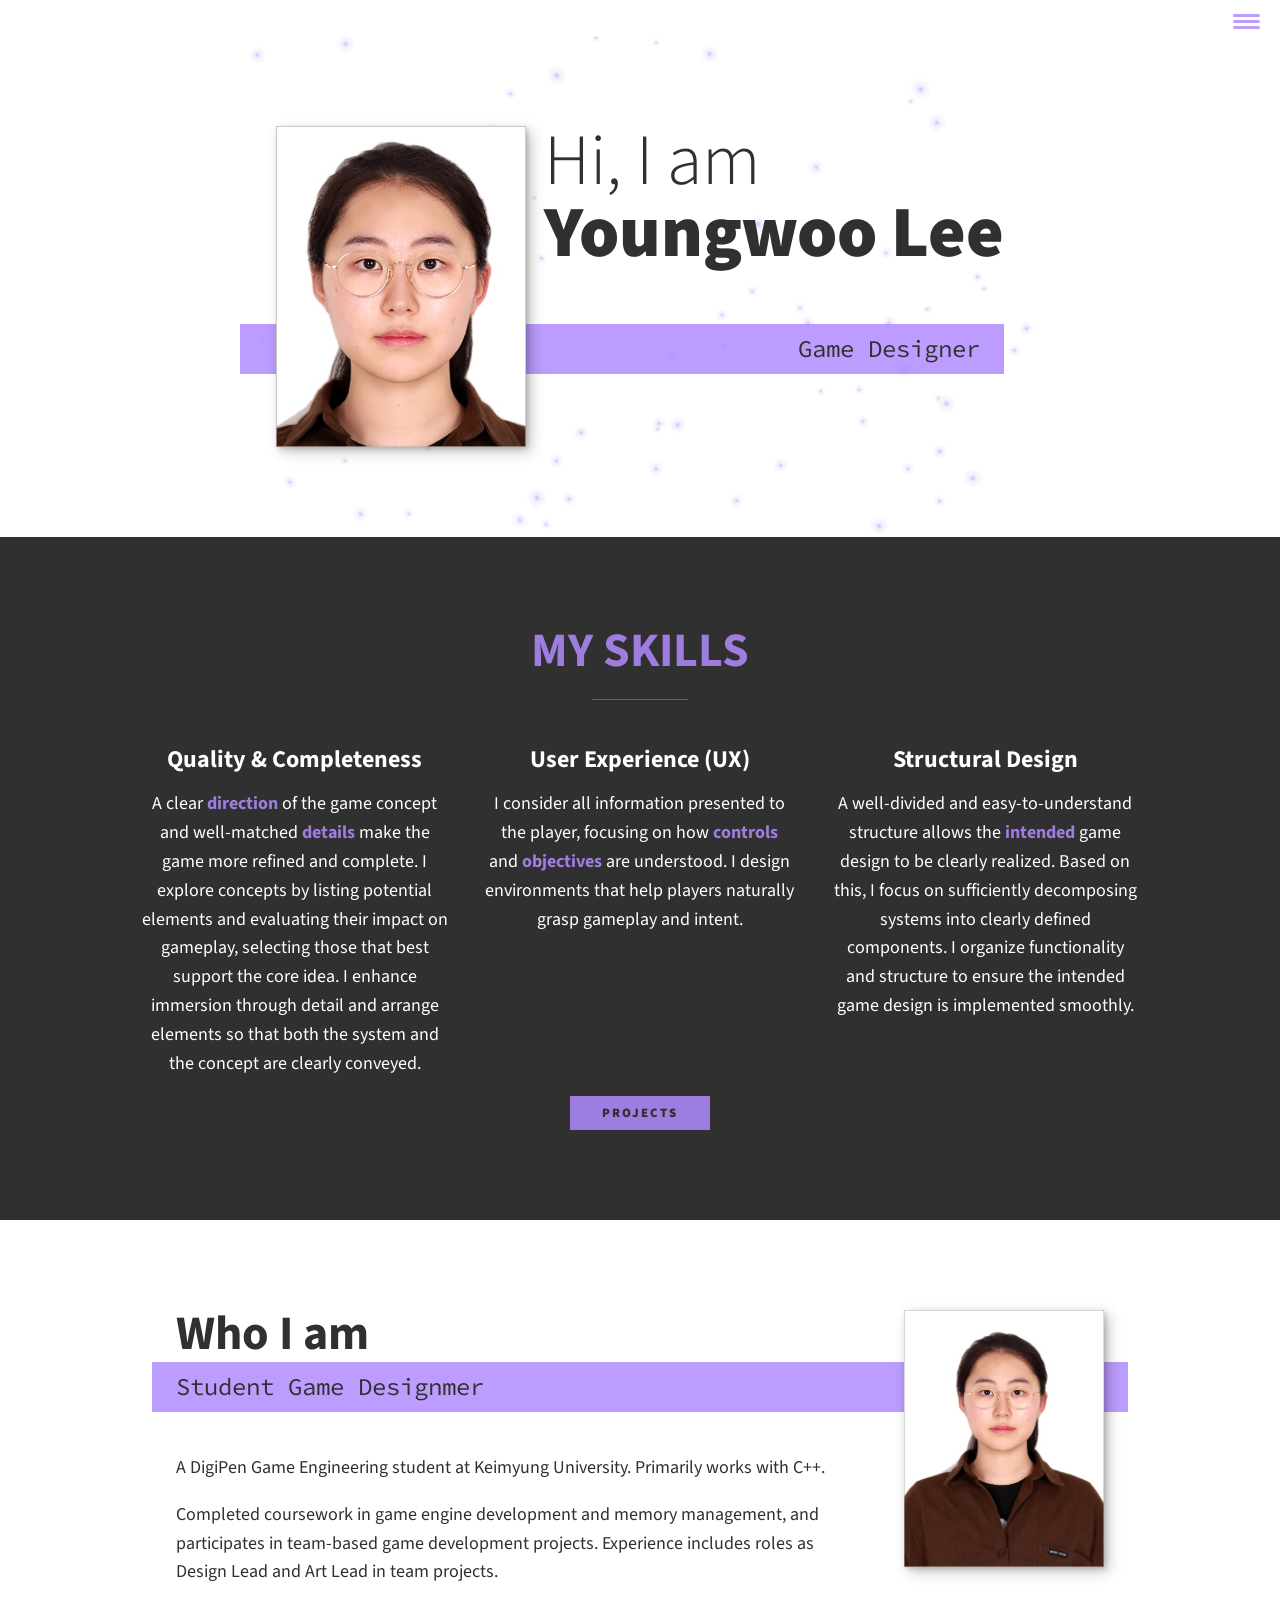
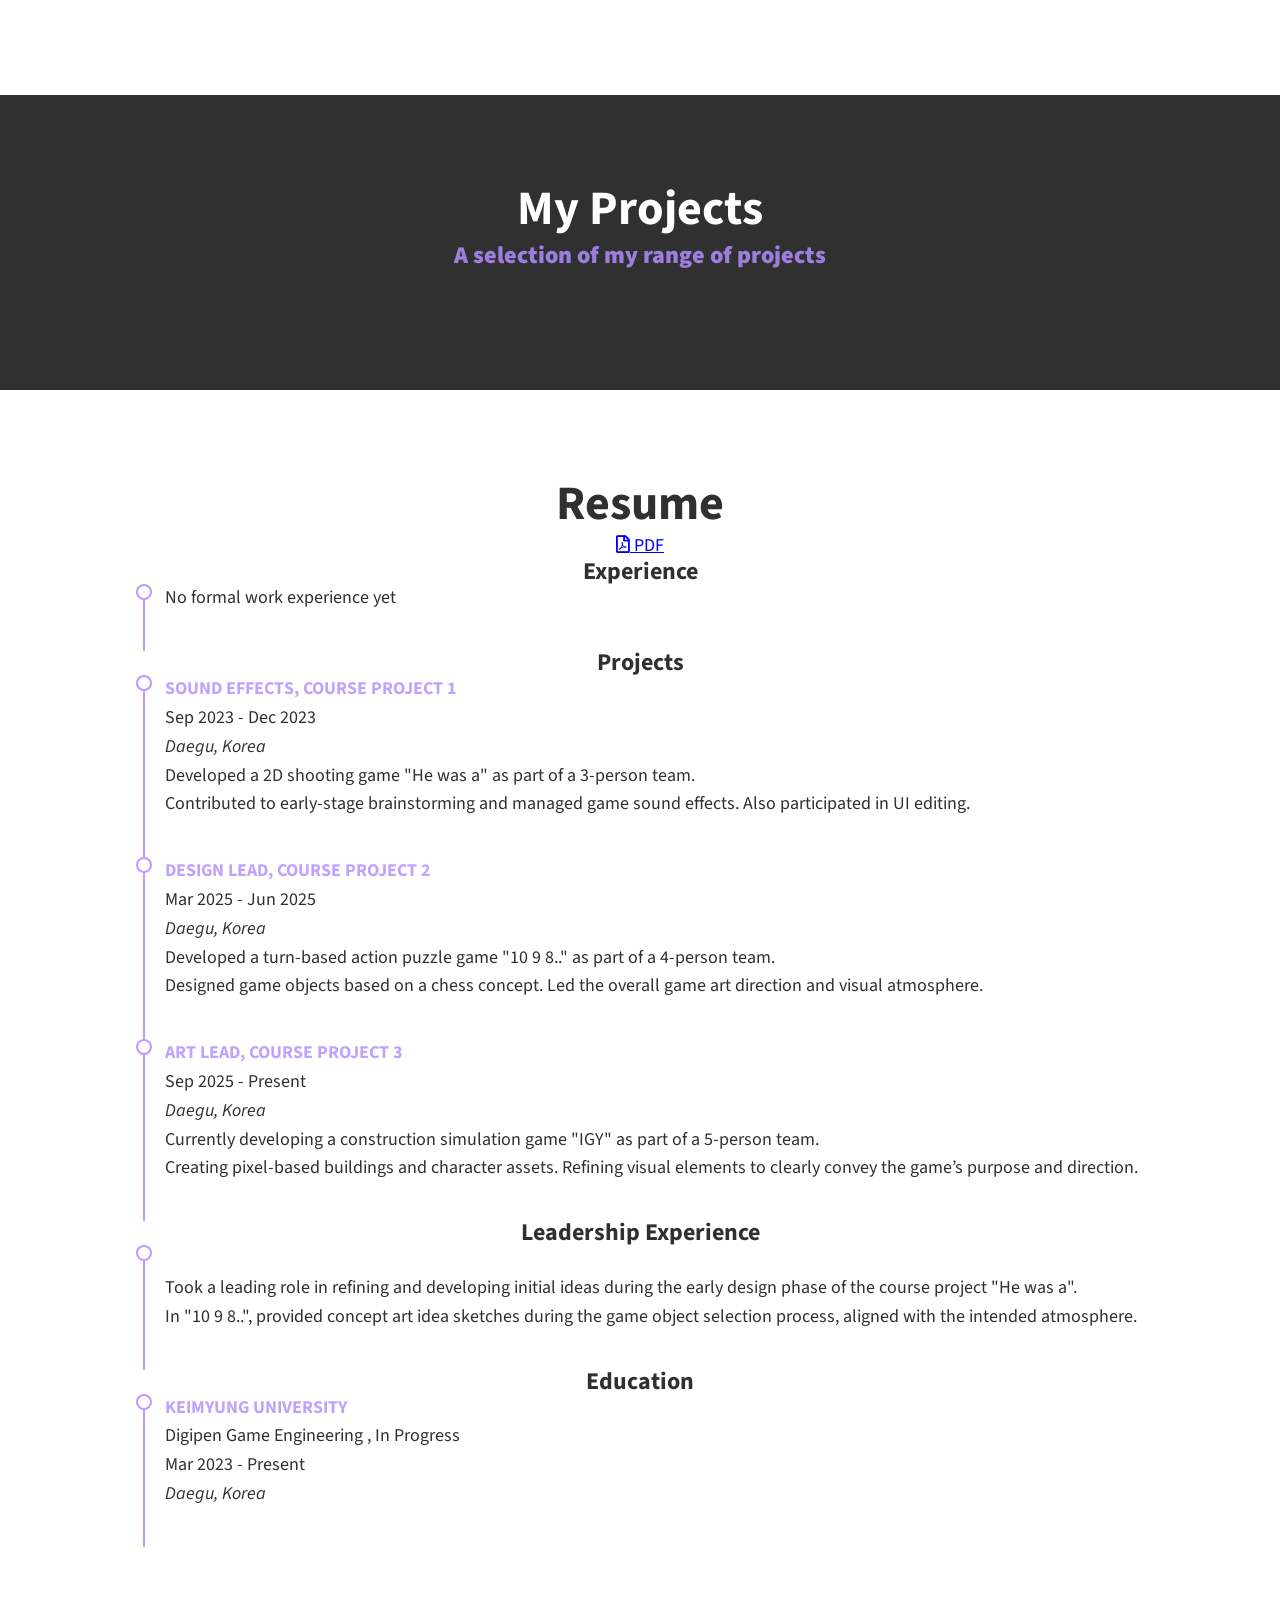
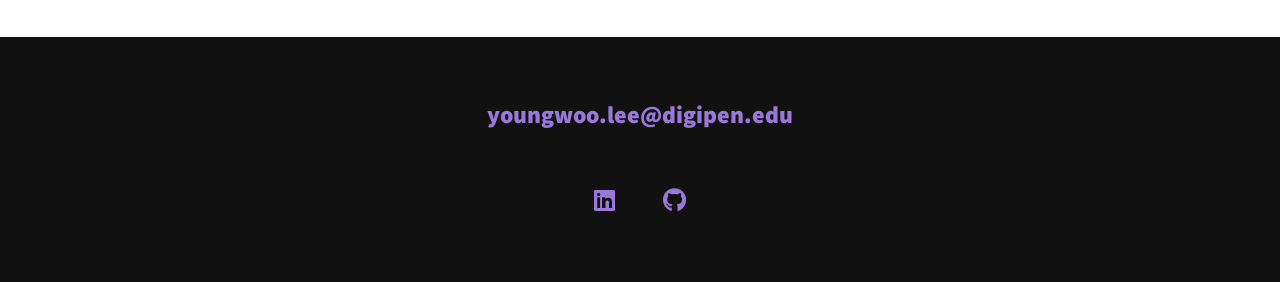
==== index.html @ 24229333 ". week9 portfolio" ====
<!-- https://youtu.be/_xkSvufmjEs?si=mh-MXT2ZdUasYAYn&t=3416 -->
<!-- adobe.ly/2GAgF93 -->
<!-- https://scrimba.com/build-and-deploy-your-portfolio-c012 -->
<!DOCTYPE html>
<html lang="en">

<head>
    <meta charset="UTF-8">
    <link rel="icon" type="image/svg+xml" href="../img/face.jpg">

    <!-- Help auto scale for desktop & mobile -->
    <meta name="viewport" content="width=device-width, initial-scale=1.0" />
    <title>Hi, I am Youngwoo Lee </title>

    <!-- Normalize the difference across browsers  https://necolas.github.io/normalize.css/ -->
    <link rel="stylesheet" href="external/normalize.css" />

    <link rel="stylesheet" href="https://cdnjs.cloudflare.com/ajax/libs/font-awesome/5.11.2/css/all.css"
        integrity="sha256-46qynGAkLSFpVbEBog43gvNhfrOj+BmwXdxFgVK/Kvc=" crossorigin="anonymous" />

    <!-- https://fonts.google.com/selection/embed -->
    <link rel="preconnect" href="https://fonts.googleapis.com" />
    <link rel="preconnect" href="https://fonts.gstatic.com" crossorigin />
    <link
        href="https://fonts.googleapis.com/css2?family=Source+Code+Pro:ital,wght@0,200..900;1,200..900&family=Source+Sans+3:ital,wght@0,200..900;1,200..900&display=swap"
        rel="stylesheet" />

    <link rel="stylesheet" href="css/style.css" />
</head>

<body>
    <header>
        <!-- <div class="logo">
             alt text can be blank since the logo is purely decorative and putting something like logo isn't actually helpful
            <img src="img/cout.jpg" alt="">
        </div> -->
        <button class="nav-toggle" aria-label="toggle navigation">
            <span class="hamburger"></span>
        </button>
        <nav class="nav">
            <ul class="nav__list">
                <li class="nav__item"> <a href="#home" class="nav__link">Home</a> </li>
                <li class="nav__item"> <a href="#skills" class="nav__link">Skills</a> </li>
                <li class="nav__item"> <a href="#about" class="nav__link">About Me</a> </li>
                <li class="nav__item"> <a href="#projects" class="nav__link">Projects</a> </li>
                <li class="nav__item"> <a href="#resume" class="nav__link">Resume</a> </li>
            </ul>
        </nav>
    </header>

    <!-- Introduction -->

    <section class="intro" id="#home">
        <!-- TODO put in a mouse based interactive shader visualization page-->
        <!-- <div class="intro-bg">
            <iframe src="webgl/for_fun.html"></iframe>
        </div> -->
        <div class="intro-bg">
        <canvas id="fireflyCanvas"></canvas>
        </div>
        <h1 class="section__title section__title--intro">
            Hi, I am <strong>Youngwoo Lee</strong>
        </h1>
        <p class="section__subtitle section__subtitle--intro">Game Designer</p>
        <img src="img/face_youngwooLee.jpg" alt="a picture of TODO TODO smiling" class="intro__img" />
    </section>

    <!-- My Services -->
    <section class="my-services" id="skills">
        <h2 class="section__title section__title--services">MY SKILLS</h2>
        <div class="services">
            <div class="service">
                <h3>Quality & Completeness</h3>
                <p> 
                     A clear <span style="color:var(--clr-accent);"><b>direction</b></span> of the game concept
                     and well-matched <span style="color:var(--clr-accent);"><b>details</b></span> make the game 
                     more refined and complete. I explore concepts by listing potential
                     elements and evaluating their impact on gameplay, selecting those that best support the core idea. 
                     I enhance immersion through detail and arrange elements so that both the system and the concept are clearly conveyed.
                </p>
            </div>

            <div class="service">
                <h3>User Experience (UX)</h3>
                <p> I consider all information presented to the player, 
                    focusing on how <span style="color:var(--clr-accent);"><b>controls</b></span> and
                     <span style="color:var(--clr-accent);"><b>objectives</b></span> are understood. 
                    I design environments that help players naturally grasp gameplay and intent.
                </p>
            </div>

            <div class="service">
                <h3>Structural Design</h3>
                <p> A well-divided and easy-to-understand structure allows the 
                    <span style="color:var(--clr-accent);"><b>intended</b></span> game design to be clearly realized.
                Based on this, I focus on sufficiently decomposing systems into clearly defined components.
                I organize functionality and structure to ensure the intended game design is implemented smoothly.
                </p>
            </div>
        </div>

        <a href="#projects" class="btn">Projects</a>
    </section>

    <!-- About Me -->
    <section class="about-me" id="about">
        <h2 class="section__title section__title--about">Who I am</h2>
        <p class="section__subtitle section__subtitle--about">
            Student Game Designmer
        </p>

        <div class="about-me__body">
            <p>
            A DigiPen Game Engineering student at Keimyung University.
            Primarily works with C++.
            </p>
            <p>
            Completed coursework in game engine development and memory management,
            and participates in team-based game development projects.

            Experience includes roles as Design Lead and Art Lead in team projects.
            </p>
        </div>
        <img src="img/tall_youngwooLee.jpg" alt="picture of TODO TODO" class="about-me__img" />
    </section>

    <!-- My Portfolio -->
    <section class="my-projects" id="projects">
        <h2 class="section__title section__title--projects">My Projects</h2>
        <p class="section__subtitle section__subtitle--projects">
            A selection of my range of projects
        </p>
        <div class="portfolio">
            <a href="portfolio/01_hello.html" class="portfolio__item">
                <img src="img/portfolio_thumbnails/01_hello.jpg" alt="" class="portfolio__img" />
            </a>
            <a href="portfolio/02_meshes.html" class="portfolio__item">
                <img src="img/portfolio_thumbnails/02_meshes.jpg" alt="" class="portfolio__img" />
            </a>
            <a href="portfolio/03_fog.html" class="portfolio__item">
                <img src="img/portfolio_thumbnails/03_fog.jpg" alt="" class="portfolio__img" />
            </a>
            <a href="portfolio/04_toon.html" class="portfolio__item">
                <img src="img/portfolio_thumbnails/04_toon.jpg" alt="" class="portfolio__img" />
            </a>
            <a href="portfolio/05_shadow.html" class="portfolio__item">
                <img src="img/portfolio_thumbnails/05_shadow.jpg" alt="" class="portfolio__img" />
            </a>
            <a href="portfolio/06_value.html" class="portfolio__item">
                <img src="img/portfolio_thumbnails/06_value.jpg" alt="" class="portfolio__img" />
            </a>
            <a href="portfolio/07_gradient.html" class="portfolio__item">
                <img src="img/portfolio_thumbnails/07_gradient.jpg" alt="" class="portfolio__img" />
            </a>

        </div>
    </section>

    <!-- Resume Section -->
    <section class="my-resume" id="resume">
        <h2 class="section__title section__title--resume">Resume</h2>
        <a target="_blank" href="docs/Resume_YoungwooLee.pdf"><i class="far fa-file-pdf"></i> PDF</a>

        <div class="resume-section">
            <h3>Experience</h3>
            <div class="resume-item">
                <p>
                No formal work experience yet
                </p>
                <!-- <p>
                    <b>Title, Company</b></br>
                    Month Year - Present</br>
                    <em>City, State, Country</em></br>
                    What you did, how you did it, result. Quantify your achievement(s) try to have at least one like
                    this. Look at the example below.
                </p> -->
            </div>
            <!-- <div class="resume-item">
                <p>
                    <b>Software Test Engineer Intern, Qualtrics</b></br>
                    Month Year - Month Year </br>
                    <em>Seattle, WA</em></br>
                    Implemented an extensible script in Python to automate project creation with static data on tests to
                    improve pass rates and duration, ultimately speeding up software releases. Improved test times
                    across 3 teams by nearly 400% with more stability. Reviewed design docs and prototypes of an
                    upcoming feature release to create nearly 50 test cases. Performed manual testing and triaged 15
                    bugs with engineers.
                </p>
            </div> -->
            <h3>Projects</h3>
            <div class="resume-item">
                <p>
                    <b>Sound Effects, Course Project 1</b></br>
                    Sep 2023 - Dec 2023</br>
                    <em>Daegu, Korea</em></br>
                    Developed a 2D shooting game "He was a" as part of a 3-person team.
                    <br>Contributed to early-stage brainstorming and managed game sound effects.
                    Also participated in UI editing.
                </p>
            </div>
                        <div class="resume-item">
                <p>
                    <b>Design Lead, Course Project 2</b></br>
                    Mar 2025 - Jun 2025</br>
                    <em>Daegu, Korea</em></br>
                    Developed a turn-based action puzzle game "10 9 8.." as part of a 4-person team. </br>
                    Designed game objects based on a chess concept.
                    Led the overall game art direction and visual atmosphere.
                </p>
            </div>
                        <div class="resume-item">
                <p>
                    <b>Art Lead, Course Project 3</b></br>
                    Sep 2025 - Present </br>
                    <em>Daegu, Korea</em></br>
                    Currently developing a construction simulation game "IGY" as part of a 5-person team.</br>
                    Creating pixel-based buildings and character assets.
                    Refining visual elements to clearly convey the game’s purpose and direction.
                </p>
            </div>

            <h3>Leadership Experience</h3>
            <div class="resume-item">
                <p>
                    <!-- <b>Role, DigiPen Institute of Technology</b></br>
                    Month Year - Month Year</br>
                    <em>Redmond, WA</em></br>
                    A lot of you do many things on campus.
                    For example, did you manage/host a game jam?
                    Brainstorm initiatives you have worked on. -->
                    <br>Took a leading role in refining and developing initial ideas 
                    during the early design phase of the course project "He was a".
                    <br>In "10 9 8..", provided concept art idea sketches during the game object selection process, aligned with the intended atmosphere.
                </p>
            </div>

            <h3>Education</h3>
            <div class="resume-item">
                <p>
                    <b>Keimyung University</b></br>
                    Digipen Game Engineering , In Progress</br>
                    Mar 2023 - Present</br>
                    <em>Daegu, Korea </em></br>
                    
                </p>
            </div>
        </div>
    </section>
    <!-- /Resume Section -->

    <!-- Footer -->
    <footer class="footer">
        <a href="mailto:youngwoo.lee@digipen.edu" class="footer__link">youngwoo.lee@digipen.edu</a>
        <ul class="social-list">
            <li class="social-list__item">
                <a class="social-list__link" href="https://www.linkedin.com/in/영우-이-b2654640">
                    <i class="fab fa-linkedin"></i>
                </a>
            </li>
            <li class="social-list__item">
                <a class="social-list__link" href="https://github.com/miyeokjulki">
                    <i class="fab fa-github"></i>
                </a>
            </li>
            <!-- Want to list more? search : https://fontawesome.com/v5/search?ic=brands -->
        </ul>
    </footer>

    <script src="js/index.js"></script>
</body>

</html>
---- css/style.css ----
/* make padding within widths rather calculating with total width? */
*,
*::before,
*::after {
  box-sizing: border-box;
}

/* Custom Properties */

:root {
  --ff-primary: "Source Sans 3", sans-serif;
  --ff-secondary: "Source Code Pro", monospace;

  --fw-reg: 300;
  --fw-bold: 900;

  --clr-light: #ffffff;
  --clr-dark: #303030;
  --clr-accent: #b18bfed9;

  --fs-h1: 3rem;
  --fs-h2: 2.25rem;
  --fs-h3: 1.25rem;
  --fs-body: 1rem;

  --bs: 0.25em 0.25em 0.75em rgba(0, 0, 0, 0.25),
    0.125em 0.125em 0.25em rgba(0, 0, 0, 0.15);
}

/* With wider screens use differnt/bigger numbers */
@media (min-width: 800px) {
  :root {
    --fs-h1: 4.5rem;
    --fs-h2: 3rem;
    --fs-h3: 1.5rem;
    --fs-body: 1.125rem;
  }
}

/* General Styles */

html {
  scroll-behavior: smooth;
}

body {
  background: var(--clr-light);
  color: var(--clr-dark);
  margin: 0;
  font-family: var(--ff-primary);
  font-size: var(--fs-body);
  line-height: 1.6;
}

section {
  padding: 5em 2em;
}

img {
  display: block;
  max-width: 100%;
}

strong {
  font-weight: var(--fw-bold);
}

:focus {
  outline: 3px solid var(--clr-accent);
  outline-offset: 3px;
}

.btn {
  display: inline-block;
  padding: 0.5em 2.5em;
  background: var(--clr-accent);
  color: var(--clr-dark);
  text-decoration: none;
  cursor: pointer;
  font-size: 0.8rem;
  text-transform: uppercase;
  letter-spacing: 2px;
  font-weight: var(--fw-bold);
  transition: transform 200ms ease-in-out;
}

.btn:hover {
  transform: scale(1.1);
}

/* Typography */

h1,
h2,
h3 {
  line-height: 1;
  margin: 0;
}

h1 {
  font-size: var(--fs-h1);
}

h2 {
  font-size: var(--fs-h2);
}

h3 {
  font-size: var(--fs-h3);
}

.section__title {
  margin-bottom: 0.25rem;
}

.section__title--intro {
  font-weight: var(--fw-reg);
}

.section__title--intro strong {
  display: block;
}

.section__subtitle {
  margin: 0;
  font-size: var(--fs-h3);
}

.section__subtitle--intro,
.section__subtitle--about {
  background: var(--clr-accent);
  padding: 0.25em 1em;
  font-family: var(--ff-secondary);
  margin-bottom: 1em;
}

.section__subtitle--projects {
  color: var(--clr-accent);
  font-weight: var(--fw-bold);
  margin-bottom: 1em;
}

/* header */
header {
  display: flex;
  justify-content: space-between;
  padding: 1em;
}
.logo {
  max-width: 528px;
}

.nav {
  position: fixed;
  background: var(--clr-dark);
  color: var(--clr-light);
  top: 0;
  bottom: 0;
  left: 0;
  right: 0;
  z-index: 100;

  transform: translateX(100%);
  transition: transform 250ms cubic-bezier(0.5, 0, 0.5, 1);
}

.nav__list {
  list-style: none;
  display: flex;
  height: 100%;
  flex-direction: column;
  justify-content: space-evenly;
  align-items: center;
  margin: 0;
  padding: 0;
}

.nav__link {
  color: inherit;
  font-weight: var(--fw-bold);
  font-size: var(--fs-h2);
  text-decoration: none;
}

.nav__link:hover {
  color: var(--clr-accent);
}

.nav-toggle {
  padding: 0.5em;
  background: transparent;
  border: 0;
  cursor: pointer;
  position: absolute;
  right: 1em;
  top: 1em;
  z-index: 1000;
}

.nav-open .nav {
  transform: translateX(0);
}

.nav-open .nav-toggle {
  position: fixed;
}

.nav-open .hamburger {
  transform: rotate(0.625turn);
}

.nav-open .hamburger::before {
  transform: rotate(90deg) translateX(-6px);
}

.nav-open .hamburger::after {
  opacity: 0;
}

.hamburger {
  display: block;
  position: relative;
}

.hamburger,
.hamburger::before,
.hamburger::after {
  background: var(--clr-accent);
  width: 2em;
  height: 3px;
  border-radius: 1em;
  transition: transform 250ms ease-in-out;
}

.hamburger::before,
.hamburger::after {
  content: "";
  position: absolute;
  left: 0;
  right: 0;
}

.hamburger::before {
  top: 6px;
}
.hamburger::after {
  bottom: 6px;
}

/* Intro Section */
.intro {
  position: relative;
  z-index: 2;
}

.intro-bg {
  position: absolute;
  top: 0;
  left: 0;
  width: 100%;
  height: 100%;
  overflow: hidden;
  z-index: 0;
}

.intro-bg iframe {
  width: 100%;
  height: 100%;
  border: none;
  position: absolute;
  top: 0;
  left: 0;
}

.intro-bg canvas {
  width: 100%;
  height: 100%;
  display: block;
}

.intro > *:not(.intro-bg) {
  position: relative;
  z-index: 1;
}

.intro__img {
  box-shadow: var(--bs);
}

.section__subtitle--intro {
  display: inline-block;
}

@media (min-width: 600px) {
  .intro {
    display: grid;
    width: min-content;
    margin: 0 auto;
    column-gap: 1em;
    grid-template-areas:
      "img title"
      "img subtitle";
    grid-template-columns: min-content max-content;
  }

  .intro__img {
    grid-area: img;
    min-width: 250px;
    position: relative;
    z-index: 2;
  }

  .section__subtitle--intro {
    align-self: start;
    grid-column: -1/1;
    grid-row: 2;
    text-align: right;
    position: relative;
    left: -1.5em;
    width: calc(100% + 1.5em);
  }
}

/* my services section */

.my-services {
  background-color: var(--clr-dark);
  /* background-image: url(../img/skills-bg.jpg); */
  background-size: cover;
  background-blend-mode: overlay;
  color: var(--clr-light);
  text-align: center;
}

.section__title--services {
  color: var(--clr-accent);
  position: relative;
}

.section__title--services::after {
  content: "";
  display: block;
  width: 2em;
  height: 1px;
  margin: 0.5em auto 1em;
  background: var(--clr-light);
  opacity: 0.25;
}

.services {
  margin-bottom: 4em;
}

.service {
  max-width: 500px;
  margin: 0 auto;
}

@media (min-width: 800px) {
  .services {
    display: flex;
    justify-content: center;
    gap: 2em;
    max-width: 1000px;
    /* margin-left: auto;
    margin-right: auto; */
    margin: 0 auto;
  }

  .service {
    flex: 1;
    margin: 0;
    text-align: center;
  }

  .service + .service {
    margin-left: 0;
  }
}

/* About Me */

.about-me {
  max-width: 1000px;
  margin: 0 auto;
}

.about-me__img {
  box-shadow: var(--bs);
}

@media (min-width: 600px) {
  .about-me {
    display: grid;
    grid-template-columns: 1fr 200px;
    grid-template-areas:
      "title img"
      "subtitle img"
      "text img";
    column-gap: 2em;
  }

  .section__title--about {
    grid-area: title;
  }

  .section__subtitle--about {
    grid-column: 1 / -1;
    grid-row: 2;
    position: relative;
    left: -1em;
    width: calc(100% + 2em);
    padding-left: 1em;
    padding-right: calc(200px + 2.5em);
  }

  .about-me__img {
    grid-area: img;
    position: relative;
    z-index: 2;
  }
}

/* Portfolio / My projects */

.my-projects {
  background-color: var(--clr-dark);
  color: var(--clr-light);
  text-align: center;
}

.portfolio {
  display: grid;
  grid-template-columns: repeat(auto-fit, minmax(300px, 1fr));
  max-width: 1200px;
  margin: 0 auto;
}

.portfolio__item {
  background: var(--clr-dark);
  overflow: hidden;
}

.portfolio__img {
  transition: transform 750ms cubic-bezier(0.5, 0, 0.5, 1), opacity 250ms linear;
}

.portfolio__item:focus {
  position: relative;
  z-index: 2;
}

.portfolio__img:hover,
.portfolio__item:focus .portfolio__img {
  transform: scale(1.2);
  opacity: 0.75;
}

/*--------------------------------------------------------------
# Resume Section
--------------------------------------------------------------*/

.section__title--resume {
  text-align: center;
}

.my-resume {
  display: flex;
  flex-direction: column;
  align-items: center;
}

.resume-section h3 {
  color: var(--clr-dark);
  text-align: center;
}

.resume-section .resume-item {
  padding: 0 0 20px 20px;
  margin-top: -18px;
  border-left: 2px solid var(--clr-accent);
  position: relative;
  max-width: 1000px;
}

.resume-section .resume-item b {
  text-transform: uppercase;
  color: color-mix(in srgb, var(--clr-accent), transparent 5%);
  position: sticky;
}

.resume-section .resume-item::before {
  content: "";
  position: absolute;
  width: 16px;
  height: 16px;
  border-radius: 50px;
  left: -9px;
  top: 0;
  background: var(--clr-light);
  border: 2px solid var(--clr-accent);
}

/* Footer */

.footer {
  background: #111;
  color: var(--clr-accent);
  text-align: center;
  padding: 2.5em 0;
  font-size: var(--fs-h3);
}

.footer a {
  color: inherit;
  text-decoration: none;
}

.footer__link {
  font-weight: var(--fw-bold);
}

.footer__link:hover,
.social-list__link:hover {
  opacity: 0.7;
}

.footer__link:hover {
  text-decoration: underline;
}

.social-list {
  list-style: none;
  display: flex;
  justify-content: center;
  margin: 2em 0 0;
  padding: 0;
}

.social-list__item {
  margin: 0 0.5em;
}

.social-list__link {
  padding: 0.5em;
}

/* individual portfolio item styles */

.portfolio-item-individual {
  padding: 0 2em 2em;
  max-width: 1200px;
  margin: 0 auto;
}

.portfolio-item-individual p,
.portfolio-item-individual ul {
  max-width: 600px;
  margin-left: auto;
  margin-right: auto;
}

.portfolio-item-individual iframe {
  box-shadow: var(--bs);
  display: block;
  max-width: 1200px;
  width: 100%;
  height: auto;
  aspect-ratio: 4 / 3; /* Maintain aspect ratio */
  margin: 0 auto; /* Centering */
  border: none;
}
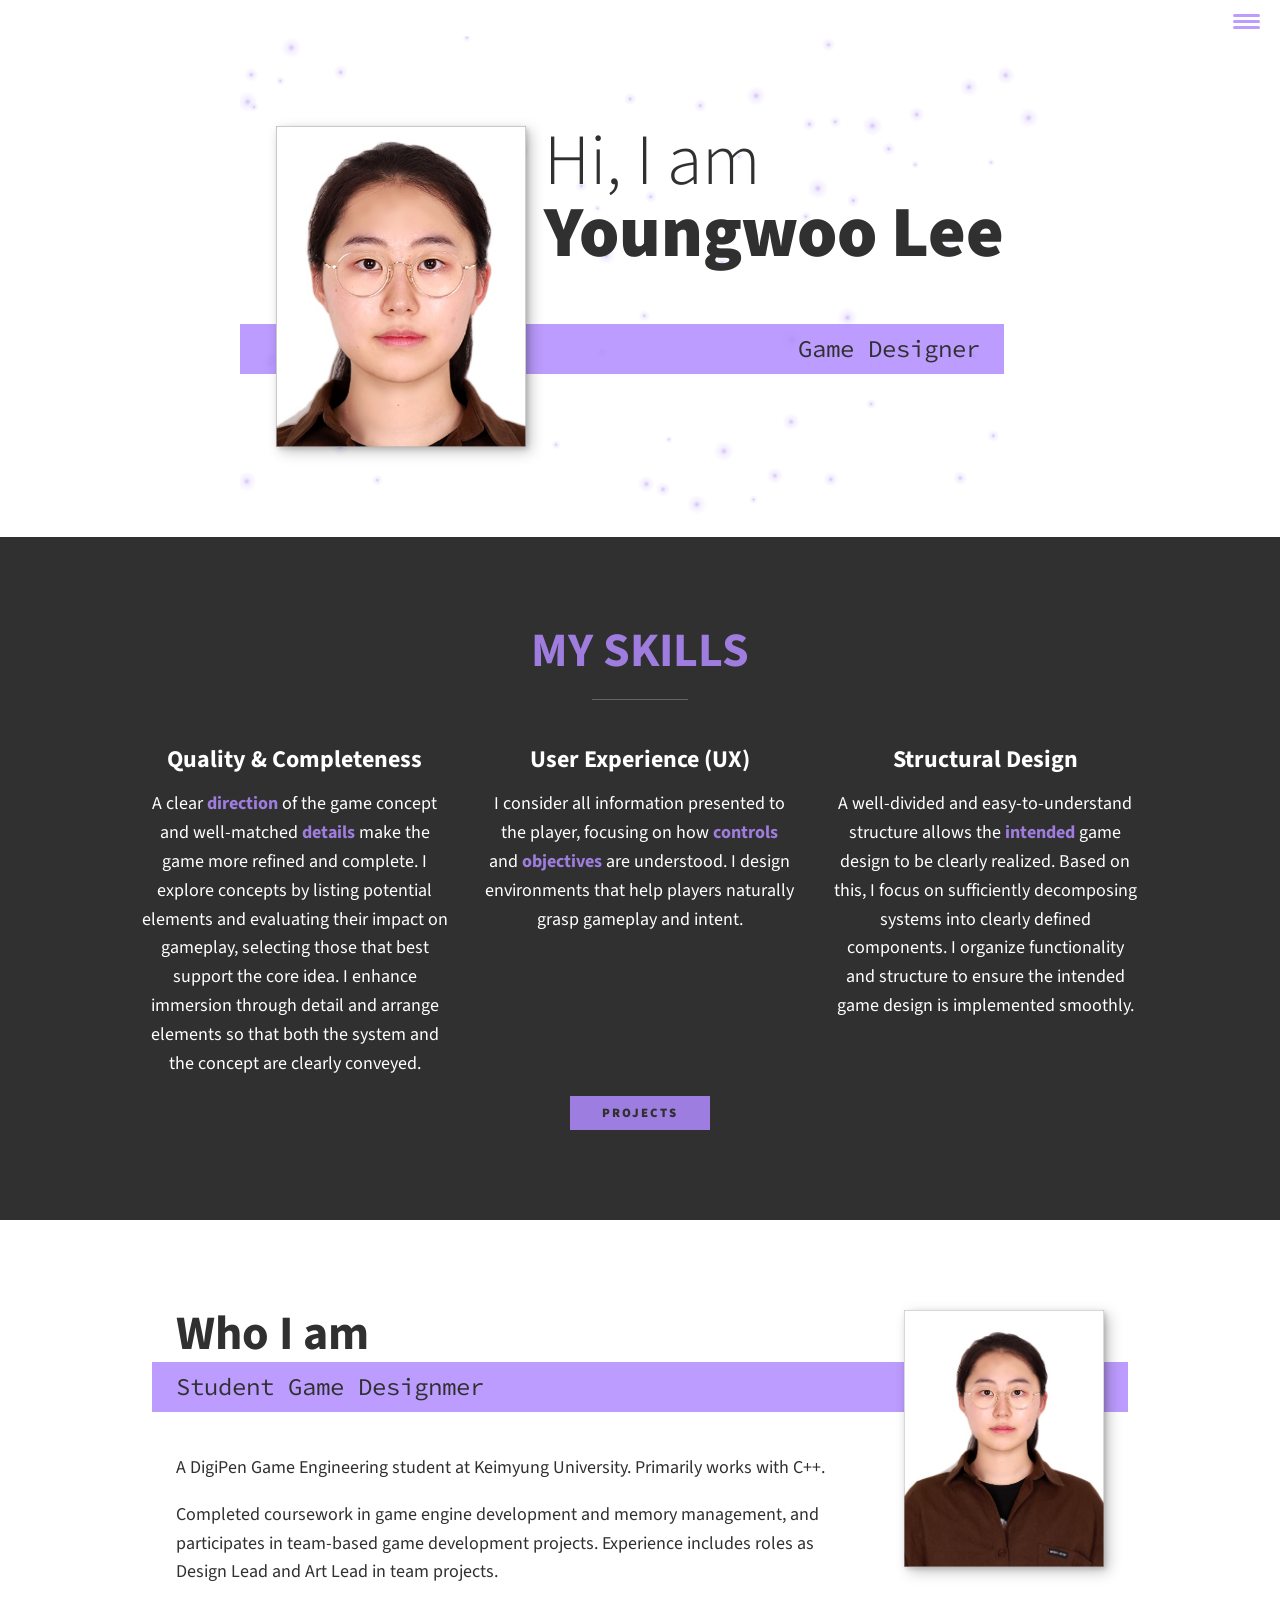
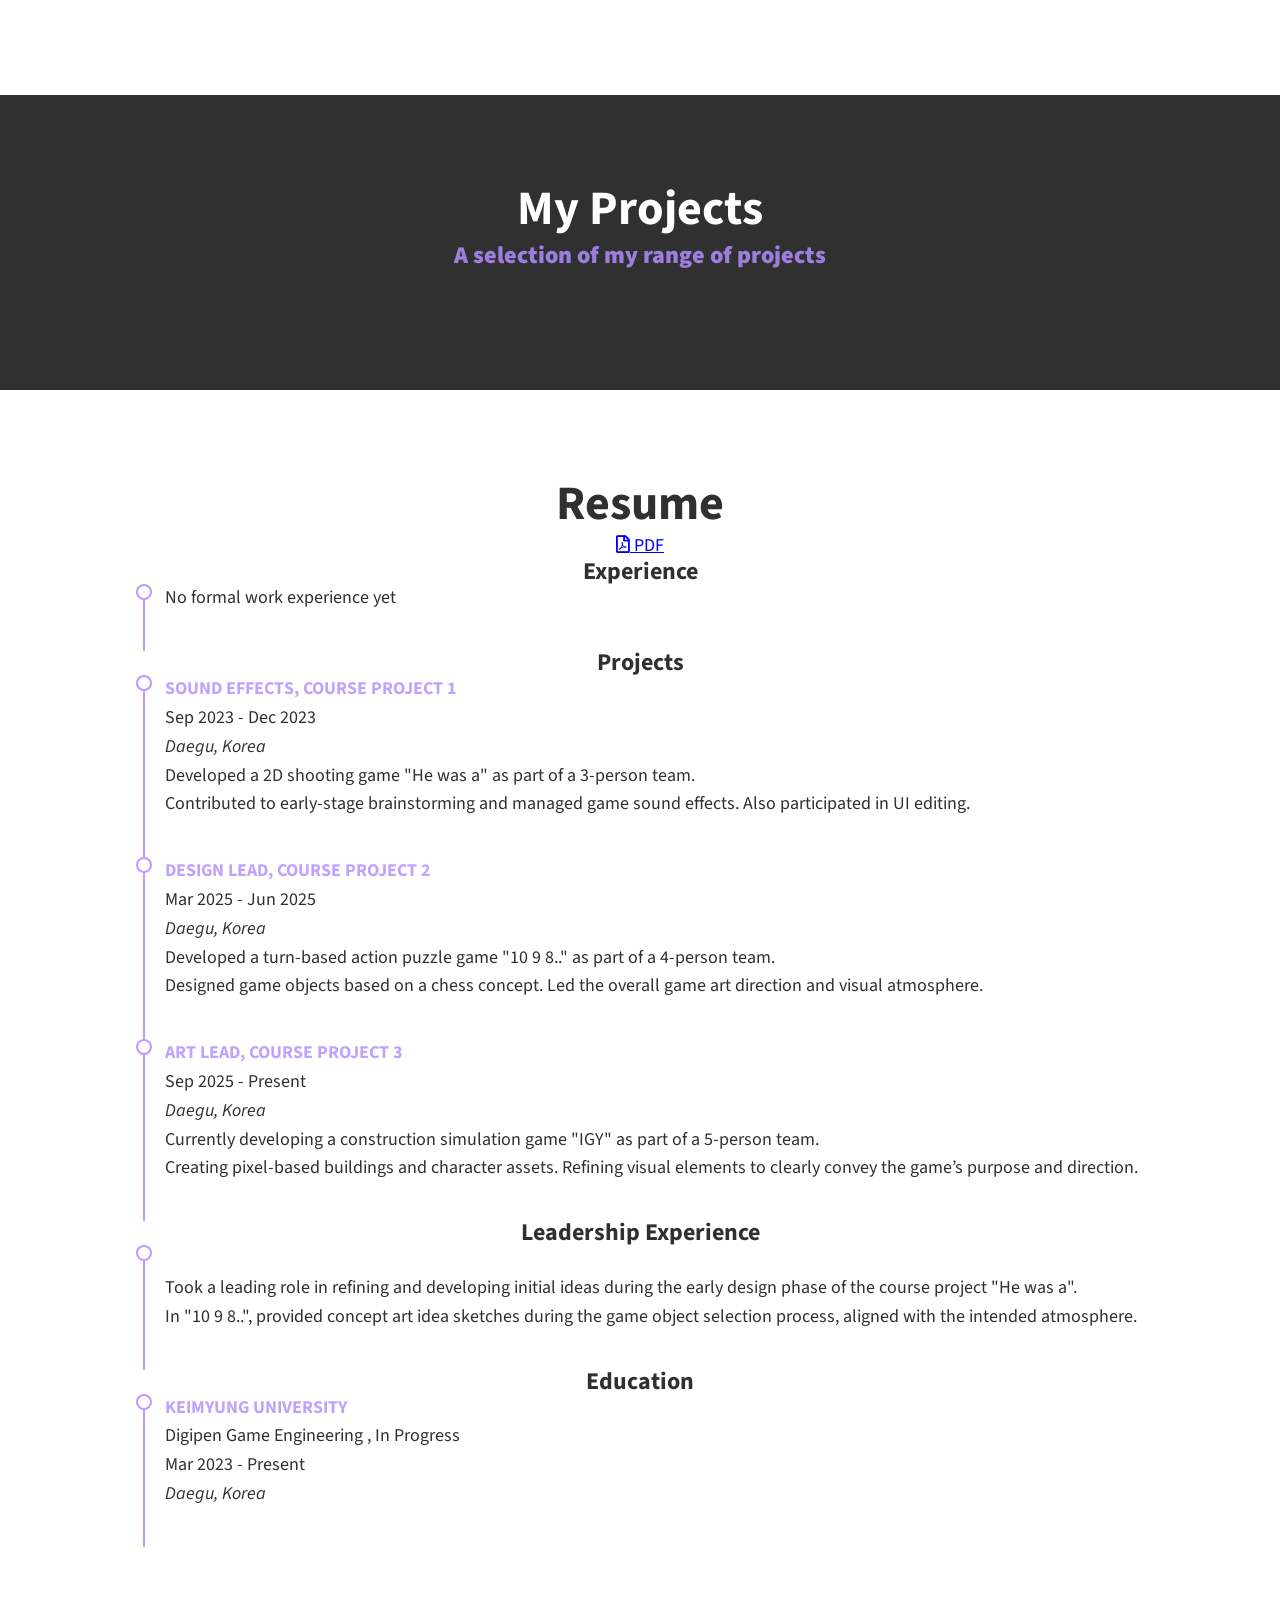
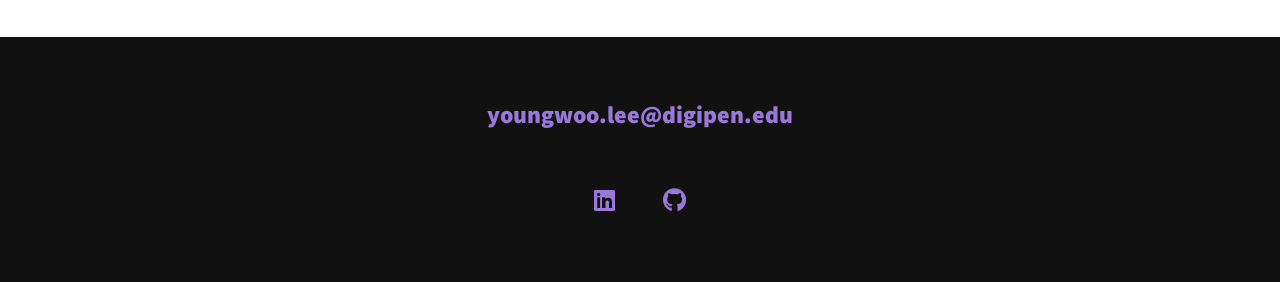
==== commit 3f8ae4dc: "link" ====
--- a/index.html
+++ b/index.html
@@ -253,7 +253,7 @@
         <a href="mailto:youngwoo.lee@digipen.edu" class="footer__link">youngwoo.lee@digipen.edu</a>
         <ul class="social-list">
             <li class="social-list__item">
-                <a class="social-list__link" href="https://www.linkedin.com/in/영우-이-b2654640">
+                <a class="social-list__link" href="https://www.linkedin.com/in/영우-이-b26546408">
                     <i class="fab fa-linkedin"></i>
                 </a>
             </li>
